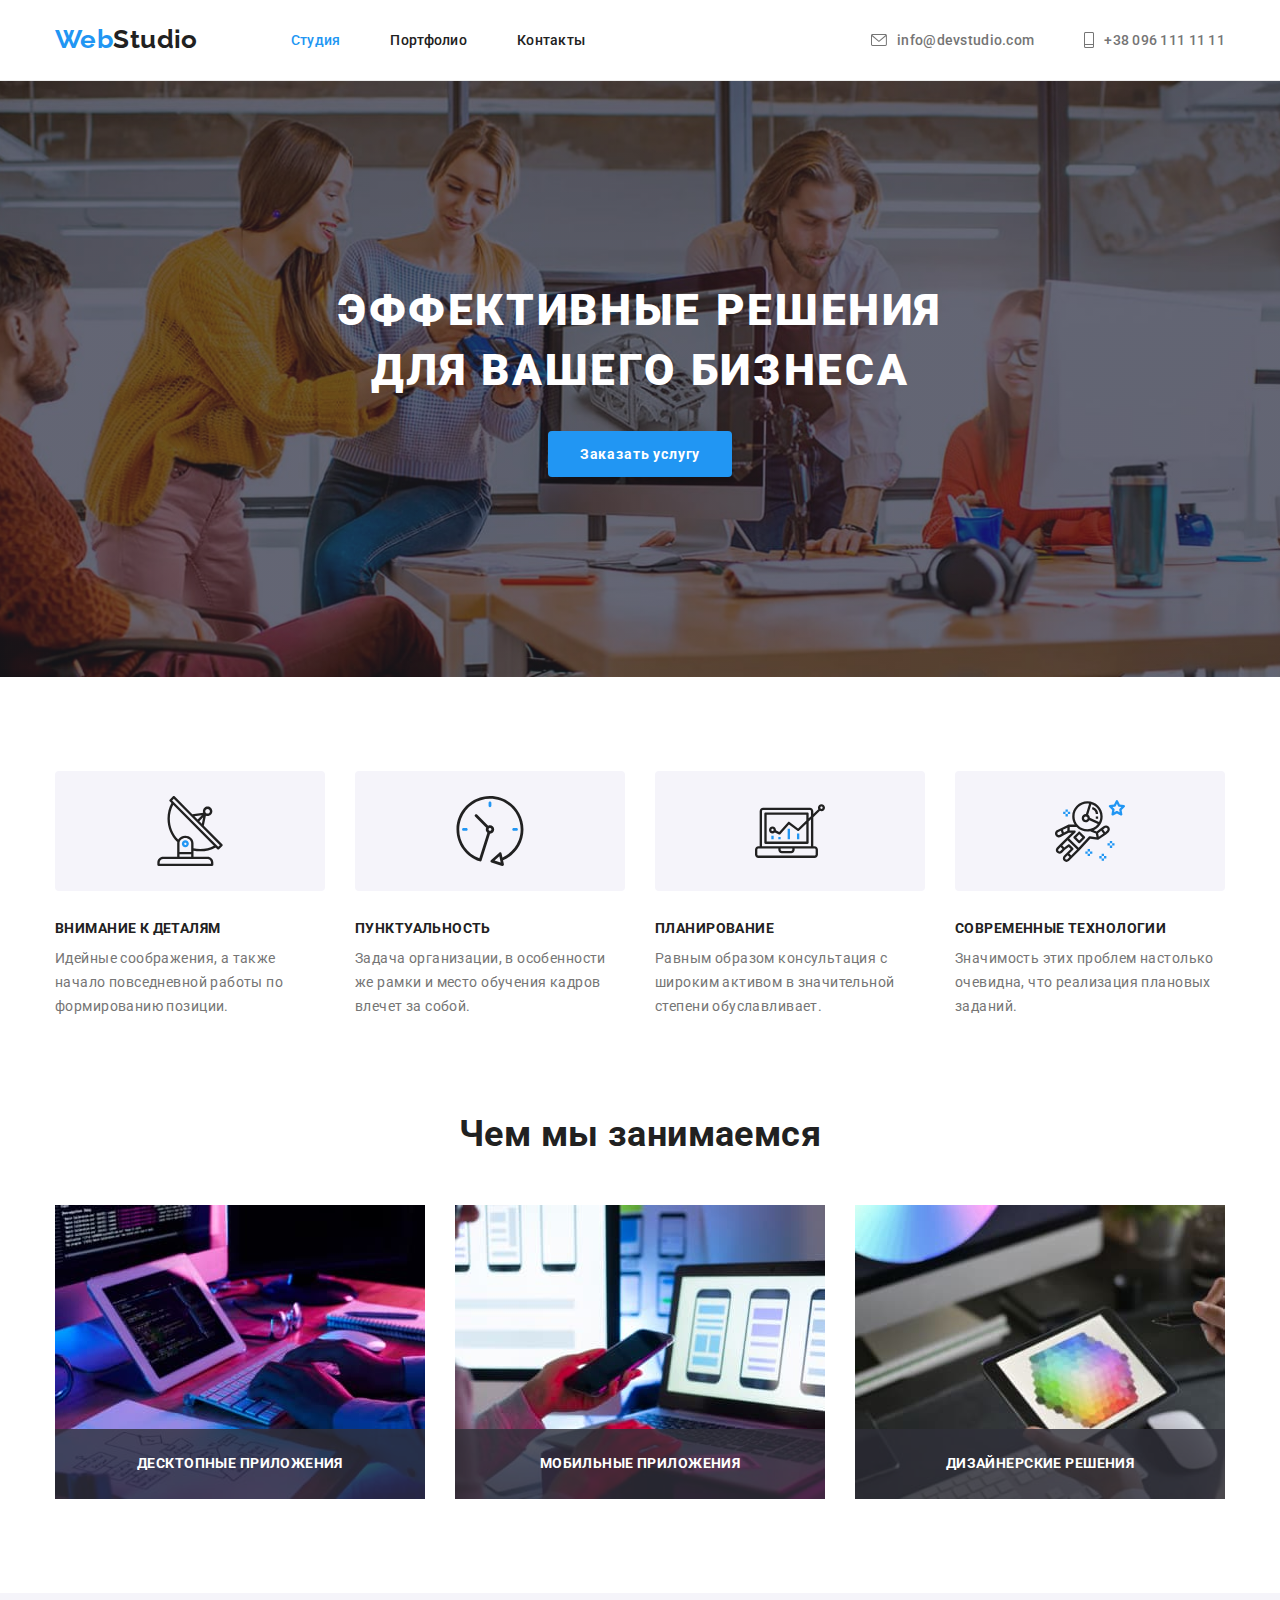
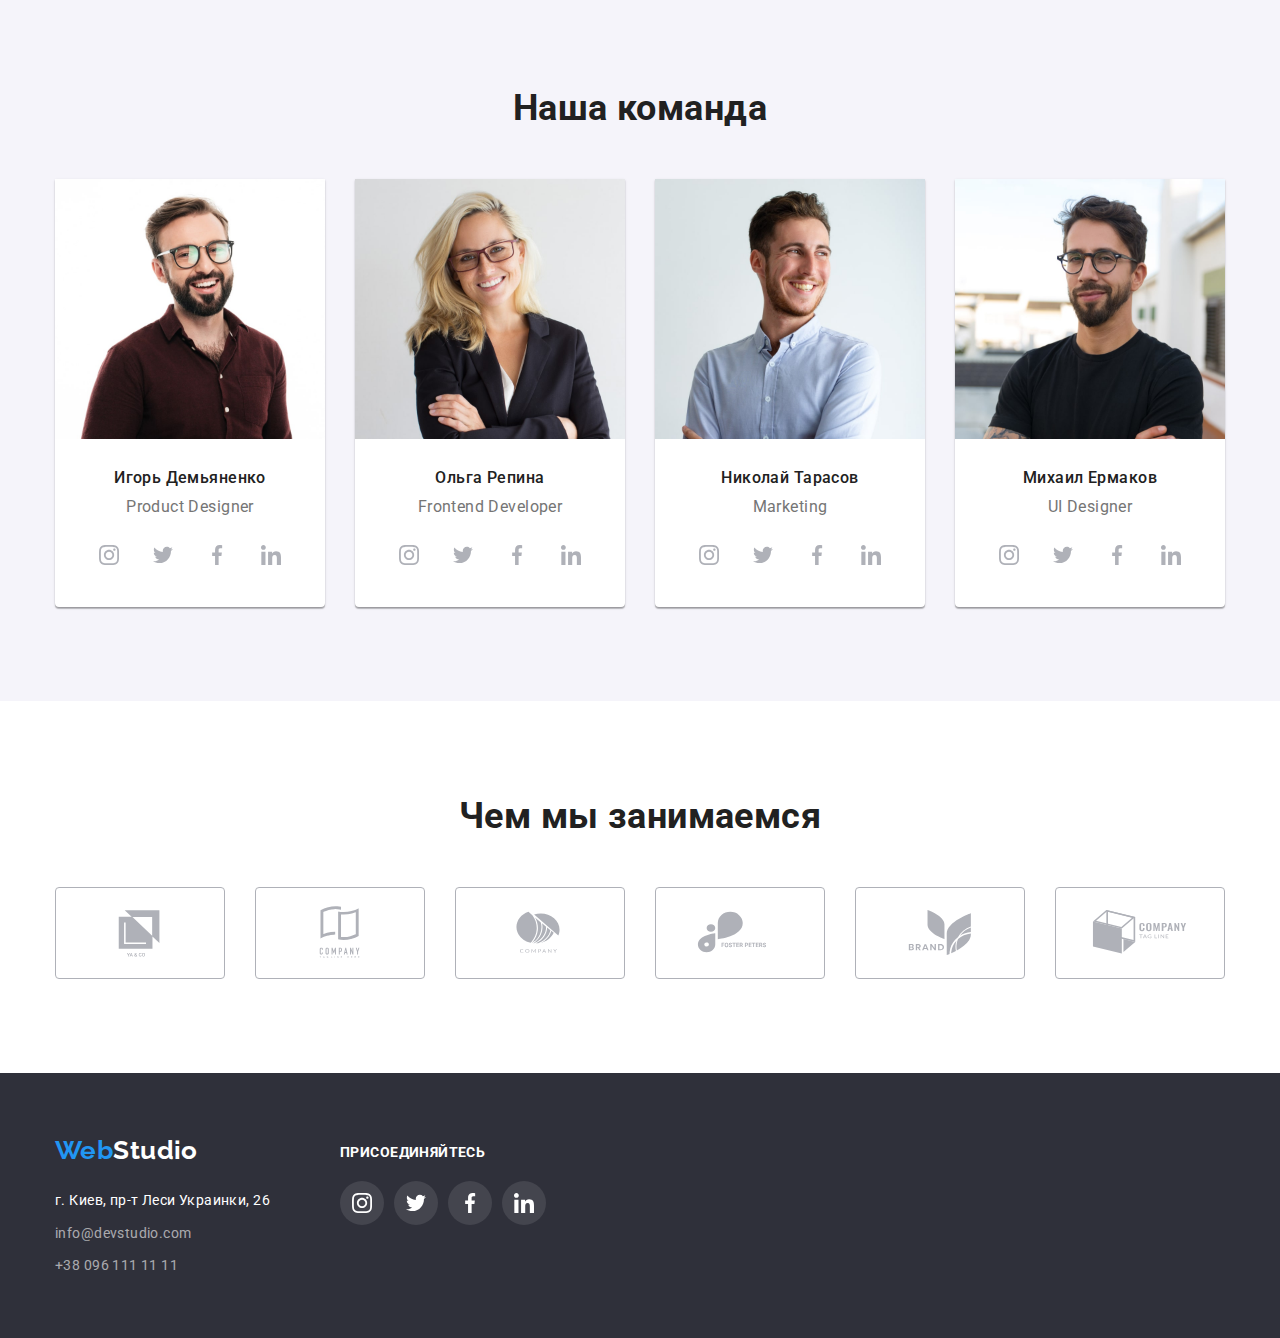
==== index.html @ 509af65d "create-hw-5" ====
<!DOCTYPE html>
<html lang="ru">
  <head>
    <meta charset="utf-8" />
    <title>goit-markup-hw-01</title>
    <link href="./styles/modern-normalize.css" rel="stylesheet" />
    <link rel="preconnect" href="https://fonts.googleapis.com" />
    <link rel="preconnect" href="https://fonts.gstatic.com" crossorigin />
    <link
      href="https://fonts.googleapis.com/css2?family=Raleway:wght@700&family=Roboto:wght@400;500;700;900&display=swap"
      rel="stylesheet"
    />
    <link href="./styles/style.css" rel="stylesheet" />
  </head>
  <body>
    <header class="head">
      <div class="head-conteiner conteiner">
        <!--Навигация-->
        <nav class="navigation">
          <a class="logo" href="./index.html" lang="en"
            >Web<span class="head-logo-studio">Studio</span></a
          >
          <ul class="list-menu">
            <li class="lint"><a class="item current" href="./index.html">Студия</a></li>
            <li class="lint"><a class="item" href="./portfolio.html">Портфолио</a></li>
            <li class="lint"><a class="item" href="#">Контакты</a></li>
          </ul>
        </nav>
        <!--Контакты-->
        <ul class="contacts-list">
          <li class="lint">
            <a class="item" href="mailto:info@devstudio.com">
              <svg class="contacts-list-icon-envelope">
                <use href="./images/symbol-defs.svg#icon-envelope"></use>
              </svg>
              info@devstudio.com</a
            >
          </li>
          <li class="lint">
            <a class="item" href="tel:+380961111111">
              <svg class="contacts-list-icon-vector">
                <use href="./images/symbol-defs.svg#icon-vector"></use>
              </svg>
              +38 096 111 11 11</a
            >
          </li>
        </ul>
      </div>
    </header>
    <main>
      <!--Герой-->
      <section class="main-screen">
        <div class="conteiner">
          <h1 class="main-title">Эффективные решения для вашего бизнеса</h1>
          <button type="button" class="to-order">Заказать услугу</button>
        </div>
      </section>
      <!--Особенности-->
      <section class="section">
        <div class="conteiner">
          <h2 class="visually-hidden">features</h2>
          <ul class="features-list">
            <li class="lint">
              <div class="features-list-icon">
                <svg width="70" height="70">
                  <use href="./images/symbol-defs.svg#icon-antenna"></use>
                </svg>
              </div>
              <h3 title class="lint-title">Внимание к деталям</h3>
              <p class="lint-text">
                Идейные соображения, а также начало повседневной работы по формированию позиции.
              </p>
            </li>
            <li class="lint">
              <div class="features-list-icon">
                <svg width="70" height="70">
                  <use href="./images/symbol-defs.svg#icon-clock"></use>
                </svg>
              </div>
              <h3 class="lint-title">Пунктуальность</h3>
              <p class="lint-text">
                Задача организации, в особенности же рамки и место обучения кадров влечет за собой.
              </p>
            </li>
            <li class="lint">
              <div class="features-list-icon">
                <svg width="70" height="70">
                  <use href="./images/symbol-defs.svg#icon-diagram"></use>
                </svg>
              </div>
              <h3 class="lint-title">Планирование</h3>
              <p class="lint-text">
                Равным образом консультация с широким активом в значительной степени обуславливает.
              </p>
            </li>
            <li class="lint">
              <div class="features-list-icon">
                <svg width="70" height="70">
                  <use href="./images/symbol-defs.svg#icon-astronaut"></use>
                </svg>
              </div>
              <h3 title class="lint-title">Современные технологии</h3>
              <p class="lint-text">
                Значимость этих проблем настолько очевидна, что реализация плановых заданий.
              </p>
            </li>
          </ul>
        </div>
      </section>
      <!--Направление-->
      <section class="section follow">
        <div class="conteiner">
          <h2 class="follow-title">Чем мы занимаемся</h2>
          <ul class="follow-list">
            <li class="follow-lint">
              <img
                src="images/desk-office.jpg"
                alt="programer working his desk office"
                width="370"
                height="294"
              />
              <div class="follow-title-block">
                <h3 class="follow-lint-title">Десктопные приложения</h3>
              </div>
            </li>
            <li class="follow-lint">
              <img
                src="images/interface-mobile-phones.jpg"
                alt="web ui designers are developing application smartphones team creators is working interface mobile phones"
                width="370"
                height="294"
              />
              <div class="follow-title-block">
                <h3 class="follow-lint-title">Мобильные приложения</h3>
              </div>
            </li>
            <li class="follow-lint">
              <img
                src="images/graphic-tablet.jpg"
                alt="creativeartist web design with working colour selection graphic tablet"
                width="370"
                height="294"
              />
              <div class="follow-title-block">
                <h3 class="follow-lint-title">Дизайнерские решения</h3>
              </div>
            </li>
          </ul>
        </div>
      </section>
      <!--Наша команда-->
      <section class="section our-team">
        <div class="conteiner">
          <h2 class="our-team-title">Наша команда</h2>
          <ul class="our-team-list">
            <li class="our-team-lint">
              <img
                class="our-team-photo"
                src="images/product-designer.jpg"
                alt="Product Designer"
                width="270"
                height="260"
              />
              <div class="our-team-text-block">
                <h3 class="lint-title">Игорь Демьяненко</h3>
                <p class="lint-text">Product Designer</p>
                <ul class="ot-block-list">
                  <li class="ot-block-lint">
                    <a href="#" class="ot-block-link">
                      <svg class="ot-block-icon">
                        <use href="./images/symbol-defs.svg#icon-instagram"></use>
                      </svg>
                    </a>
                  </li>
                  <li class="ot-block-lint">
                    <a href="#" class="ot-block-link">
                      <svg class="ot-block-icon">
                        <use href="./images/symbol-defs.svg#icon-twitter"></use>
                      </svg>
                    </a>
                  </li>
                  <li class="ot-block-lint">
                    <a href="#" class="ot-block-link">
                      <svg class="ot-block-icon">
                        <use href="./images/symbol-defs.svg#icon-facebook"></use>
                      </svg>
                    </a>
                  </li>
                  <li class="ot-block-lint">
                    <a href="#" class="ot-block-link">
                      <svg class="ot-block-icon">
                        <use href="./images/symbol-defs.svg#icon-linkedin"></use>
                      </svg>
                    </a>
                  </li>
                </ul>
              </div>
            </li>
            <li class="our-team-lint">
              <img
                class="our-team-photo"
                src="images/frontend-developer.jpg"
                alt="Frontend Developer"
                width="270"
                height="260"
              />
              <div class="our-team-text-block">
                <h3 class="lint-title">Ольга Репина</h3>
                <p class="lint-text">Frontend Developer</p>
                <ul class="ot-block-list">
                  <li class="ot-block-lint">
                    <a href="#" class="ot-block-link">
                      <svg class="ot-block-icon">
                        <use href="./images/symbol-defs.svg#icon-instagram"></use>
                      </svg>
                    </a>
                  </li>
                  <li class="ot-block-lint">
                    <a href="#" class="ot-block-link">
                      <svg class="ot-block-icon">
                        <use href="./images/symbol-defs.svg#icon-twitter"></use>
                      </svg>
                    </a>
                  </li>
                  <li class="ot-block-lint">
                    <a href="#" class="ot-block-link">
                      <svg class="ot-block-icon">
                        <use href="./images/symbol-defs.svg#icon-facebook"></use>
                      </svg>
                    </a>
                  </li>
                  <li class="ot-block-lint">
                    <a href="#" class="ot-block-link">
                      <svg class="ot-block-icon">
                        <use href="./images/symbol-defs.svg#icon-linkedin"></use>
                      </svg>
                    </a>
                  </li>
                </ul>
              </div>
            </li>
            <li class="our-team-lint">
              <img
                class="our-team-photo"
                src="images/marketing.jpg"
                alt="Marketing"
                width="270"
                height="260"
              />
              <div class="our-team-text-block">
                <h3 class="lint-title">Николай Тарасов</h3>
                <p class="lint-text">Marketing</p>
                <ul class="ot-block-list">
                  <li class="ot-block-lint">
                    <a href="#" class="ot-block-link">
                      <svg class="ot-block-icon">
                        <use href="./images/symbol-defs.svg#icon-instagram"></use>
                      </svg>
                    </a>
                  </li>
                  <li class="ot-block-lint">
                    <a href="#" class="ot-block-link">
                      <svg class="ot-block-icon">
                        <use href="./images/symbol-defs.svg#icon-twitter"></use>
                      </svg>
                    </a>
                  </li>
                  <li class="ot-block-lint">
                    <a href="#" class="ot-block-link">
                      <svg class="ot-block-icon">
                        <use href="./images/symbol-defs.svg#icon-facebook"></use>
                      </svg>
                    </a>
                  </li>
                  <li class="ot-block-lint">
                    <a href="#" class="ot-block-link">
                      <svg class="ot-block-icon">
                        <use href="./images/symbol-defs.svg#icon-linkedin"></use>
                      </svg>
                    </a>
                  </li>
                </ul>
              </div>
            </li>
            <li class="our-team-lint">
              <img
                class="our-team-photo"
                src="images/ui-designer.jpg"
                alt="UI Designer"
                width="270"
                height="260"
              />
              <div class="our-team-text-block">
                <h3 class="lint-title">Михаил Ермаков</h3>
                <p class="lint-text">UI Designer</p>
                <ul class="ot-block-list">
                  <li class="ot-block-lint">
                    <a href="#" class="ot-block-link">
                      <svg class="ot-block-icon">
                        <use href="./images/symbol-defs.svg#icon-instagram"></use>
                      </svg>
                    </a>
                  </li>
                  <li class="ot-block-lint">
                    <a href="#" class="ot-block-link">
                      <svg class="ot-block-icon">
                        <use href="./images/symbol-defs.svg#icon-twitter"></use>
                      </svg>
                    </a>
                  </li>
                  <li class="ot-block-lint">
                    <a href="#" class="ot-block-link">
                      <svg class="ot-block-icon">
                        <use href="./images/symbol-defs.svg#icon-facebook"></use>
                      </svg>
                    </a>
                  </li>
                  <li class="ot-block-lint">
                    <a href="#" class="ot-block-link">
                      <svg class="ot-block-icon">
                        <use href="./images/symbol-defs.svg#icon-linkedin"></use>
                      </svg>
                    </a>
                  </li>
                </ul>
              </div>
            </li>
          </ul>
        </div>
      </section>
    </main>
    <!---Постоянные клиенты-->
    <section class="section clients">
      <div class="conteiner">
        <h2 class="clients-title">Чем мы занимаемся</h2>
        <ul class="clients-list">
          <li class="clients-lint">
            <a href="#" class="clients-link">
              <svg class="clients-icon" width="106" height="60">
                <use href="./images/symbol-defs.svg#icon-client-1"></use>
              </svg>
            </a>
          </li>
          <li class="clients-lint">
            <a href="#" class="clients-link">
              <svg class="clients-icon" width="106" height="60">
                <use href="./images/symbol-defs.svg#icon-client-2"></use>
              </svg>
            </a>
          </li>
          <li class="clients-lint">
            <a href="#" class="clients-link">
              <svg class="clients-icon" width="106" height="60">
                <use href="./images/symbol-defs.svg#icon-client-3"></use>
              </svg>
            </a>
          </li>
          <li class="clients-lint">
            <a href="#" class="clients-link">
              <svg class="clients-icon" width="106" height="60">
                <use href="./images/symbol-defs.svg#icon-client-4"></use>
              </svg>
            </a>
          </li>
          <li class="clients-lint">
            <a href="#" class="clients-link">
              <svg class="clients-icon" width="106" height="60">
                <use href="./images/symbol-defs.svg#icon-client-5"></use>
              </svg>
            </a>
          </li>
          <li class="clients-lint">
            <a href="#" class="clients-link">
              <svg class="clients-icon" width="106" height="60">
                <use href="./images/symbol-defs.svg#icon-client-6"></use>
              </svg>
            </a>
          </li>
        </ul>
      </div>
    </section>
    <!---Подвал-->
    <footer class="footer">
      <div class="conteiner footer-block">
        <div class="address-block">
          <a class="logo" href="./index.html" lang="en"
            >Web<span class="footer-logo-studio">Studio</span></a
          >
          <address>
            <ul class="address-list">
              <li class="address-lint">
                <a
                  class="item on-map"
                  href="https://goo.gl/maps/a3mqNuimZ3VsWyFX9"
                  target="_blank"
                  rel="noreferrer noopener"
                  >г. Киев, пр-т Леси Украинки, 26</a
                >
              </li>
              <li class="address-lint">
                <a class="item contacts-item" href="mailto:info@devstudio.com"
                  >info@devstudio.com</a
                >
              </li>
              <li class="address-lint">
                <a class="item contacts-item" href="tel:+380961111111">+38 096 111 11 11</a>
              </li>
            </ul>
          </address>
        </div>
        <div class="social-network-block">
          <h2 class="social-network-title">присоединяйтесь</h2>
          <ul class="ot-block-list">
            <li class="ot-block-lint">
              <a href="#" class="ot-block-link">
                <svg class="ot-block-icon">
                  <use href="./images/symbol-defs.svg#icon-instagram"></use>
                </svg>
              </a>
            </li>
            <li class="ot-block-lint">
              <a href="#" class="ot-block-link">
                <svg class="ot-block-icon">
                  <use href="./images/symbol-defs.svg#icon-twitter"></use>
                </svg>
              </a>
            </li>
            <li class="ot-block-lint">
              <a href="#" class="ot-block-link">
                <svg class="ot-block-icon">
                  <use href="./images/symbol-defs.svg#icon-facebook"></use>
                </svg>
              </a>
            </li>
            <li class="ot-block-lint">
              <a href="#" class="ot-block-link">
                <svg class="ot-block-icon">
                  <use href="./images/symbol-defs.svg#icon-linkedin"></use>
                </svg>
              </a>
            </li>
          </ul>
        </div>
      </div>
    </footer>
  </body>
</html>
---- styles/style.css ----
:root {
  --main-text-color: #212121;
  --second-text-color: #757575;
  --hero-text-color: #fff;
  --address-list-text-color: #fff;
  --filter-button-color: #fff;
  --accent-color: #2196f3;
  --bgc-hero-footer: #2f303a;
  --bgc-our-team: #f5f4fa;
  --font-size: 14px;
}

body {
  background-color: #fff;
  color: var(--main-text-color);

  font-family: 'Roboto', sans-serif;
  font-size: var(--font-size);
  line-height: 1.17;
  letter-spacing: 0.03em;
}
.conteiner {
  width: 1200px;
  padding: 0 15px;
  margin: 0 auto;
}
.section {
  padding: 94px 0;
}
h1,
h2,
h3,
h4,
h5,
h6,
p,
ul {
  margin: 0;
}
ul {
  list-style: none;
  padding: 0;
}
img {
  display: block;
  max-width: 100%;
  height: auto;
}
.follow-title,
.our-team-title,
.clients-title {
  font-size: 36px;
  font-weight: 700;
  line-height: 1.17;
  text-align: center;
  margin-bottom: 50px;
}
/*-------------------Хедер------------*/
.head {
  border-bottom: 1px solid #ececec;
}
.head-conteiner {
  display: flex;
}
/*-------------------Навигация------------*/
.navigation {
  display: flex;
  align-items: center;
}
.logo {
  font-family: 'Raleway', sans-serif;
  font-size: 26px;
  font-weight: 700;
  line-height: 1.38;
  text-decoration: none;
  color: var(--accent-color);
}
.logo .head-logo-studio {
  color: var(--main-text-color);
}
.list-menu .item,
.contacts-list .item {
  display: block;
  font-weight: 500;
  text-decoration: none;
  letter-spacing: 0.02em;
  color: var(--main-text-color);
  padding: 32px 0;
}
.list-menu {
  display: flex;
  margin-left: 93px;
}
.list-menu .lint {
  margin-right: 50px;
}
.list-menu .lint:last-child {
  margin: 0;
}
.list-menu .item:hover,
.list-menu .item:focus,
.list-menu .current {
  color: var(--accent-color);
}
/*---------------Контакты----------------*/
.contacts-list {
  display: flex;
  margin-left: auto;
}
.contacts-list .lint:last-child {
  margin-left: 50px;
}
.contacts-list .item {
  color: var(--second-text-color);
  display: flex;
  align-items: center;
}
.contacts-list .item:hover,
.contacts-list .item:focus {
  color: var(--accent-color);
}
.contacts-list .item:hover .contacts-list-icon-envelope,
.contacts-list .item:focus .contacts-list-icon-envelope,
.contacts-list .item:hover .contacts-list-icon-vector,
.contacts-list .item:focus .contacts-list-icon-vector {
  fill: var(--accent-color);
}
.contacts-list-icon-envelope,
.contacts-list-icon-vector {
  fill: var(--second-text-color);
  margin-right: 10px;
}
.contacts-list-icon-envelope {
  width: 16px;
  height: 12px;
}
.contacts-list-icon-vector {
  width: 10px;
  height: 16px;
}
/*-----------------Герой-----------------*/
.main-screen {
  background-image: linear-gradient(rgba(47, 48, 58, 0.4), rgba(47, 48, 58, 0.4)),
    url(../images/hero-bg.jpg);
  background-repeat: no-repeat;
  background-position: center;
  background-size: cover;
  padding: 200px 0px;
  max-width: 1600px;
  margin: 0 auto;
}
.main-title {
  font-size: 44px;
  font-weight: 900;
  line-height: 1.36;
  letter-spacing: 0.06em;
  text-transform: uppercase;
  color: var(--hero-text-color);
  text-align: center;

  width: 696px;
  margin: 0 auto 30px auto;
}
.to-order {
  display: block;
  margin: 0 auto;

  font-weight: 700;
  line-height: 1.87;
  letter-spacing: 0.06em;
  color: var(--hero-text-color);

  background-color: var(--accent-color);
  box-shadow: 0px 4px 4px rgba(0, 0, 0, 0.15);
  padding: 10px 32px;
  border-style: none;
  border-radius: 4px;
  cursor: pointer;
}
.to-order:hover,
.to-order:focus {
  background: #188ce8;
}
.visually-hidden {
  position: absolute;
  white-space: nowrap;
  width: 1px;
  height: 1px;
  overflow: hidden;
  border: 0;
  padding: 0;
  clip: rect(0 0 0 0);
  clip-path: inset(50%);
  margin: -1px;
}
/*---------Особенности---------*/
.features-list {
  display: flex;
}
.features-list .lint {
  margin-right: 30px;
}
.features-list .lint:last-child {
  margin: 0;
}
.features-list-icon {
  width: 270px;
  height: 120px;
  background: #f5f4fa;
  border-radius: 4px;
  display: flex;
  justify-content: center;
  align-items: center;
  margin-bottom: 30px;
}
.features-list .lint-title {
  font-size: 14px;
  line-height: 1.14;
  letter-spacing: 0.03em;
  font-weight: 700;
  text-transform: uppercase;
  margin-bottom: 10px;
}
.features-list .lint-text {
  line-height: 1.71;
  color: var(--second-text-color);
}
/*----------------Направление------------*/
.follow {
  padding-top: 0;
}
.follow-list {
  display: flex;
}
.follow-lint {
  position: relative;
  font-size: 0;
  margin-right: 30px;
}
.follow-lint:last-child {
  margin: 0;
}
.follow-title-block {
  position: absolute;
  width: 370px;
  height: 70px;
  bottom: 0px;
  background: rgba(47, 48, 58, 0.8);
}
.follow-lint-title {
  font-weight: 700;
  font-size: var(--font-size);
  line-height: 1.14;
  text-align: center;
  text-transform: uppercase;
  color: #ffffff;
  padding: 27px 0;
}
/*--------------Наша команда----------*/
.our-team {
  background-color: var(--bgc-our-team);
}
.our-team-list,
.ot-block-list {
  display: flex;
}
.our-team-lint {
  margin-right: 30px;
  background-color: #fff;
  border-radius: 0 0 4px 4px;
  text-align: center;
  box-shadow: 0px 1px 3px rgba(0, 0, 0, 0.12), 0px 1px 1px rgba(0, 0, 0, 0.14),
    0px 2px 1px rgba(0, 0, 0, 0.2);
}
.our-team-lint:last-child {
  margin: 0;
}
.our-team-text-block {
  padding: 30px 0;
}
.our-team-list .lint-title {
  font-size: 16px;
  font-weight: 500;
  line-height: 1.17;
  margin-bottom: 10px;
}
.our-team-list .lint-text {
  font-size: 16px;
  line-height: 1.17;
  color: var(--second-text-color);
  margin-bottom: 16px;
}
.ot-block-list {
  justify-content: center;
}
.ot-block-lint {
  margin-right: 10px;
}
.ot-block-lint:last-child {
  margin-right: 0;
}
.ot-block-link {
  width: 44px;
  height: 44px;
  display: flex;
  justify-content: center;
  align-items: center;
  border-radius: 50%;
}
.ot-block-icon,
.ot-block-icon {
  width: 20px;
  height: 20px;
  fill: #afb1b8;
}
.ot-block-link:hover .ot-block-icon,
.ot-block-link:focus .ot-block-icon {
  fill: #fff;
}

/*------------Постоянные клиенты---------*/
.clients-list {
  display: flex;
}
.clients-lint {
  width: 170px;
  height: 92px;
  margin-right: 30px;
}
.clients-lint:last-child {
  margin-right: 0;
}
.clients-link:hover,
.clients-link:focus {
  border: 1px solid #2196f3;
}
.clients-link:hover .clients-icon,
.clients-link:focus .clients-icon {
  fill: #2196f3;
}
.clients-link {
  width: 100%;
  height: 100%;
  display: flex;
  justify-content: center;
  align-items: center;
  border: 1px solid #afb1b8;
  border-radius: 4px;
}
.clients-icon {
  fill: #afb1b8;
}
/*------------Footer---------*/
.footer {
  background-color: var(--bgc-hero-footer);
  padding: 60px 0;
}
.footer-block {
  display: flex;
}
.address-block {
  margin-right: 70px;
}
.logo .footer-logo-studio {
  color: #fff;
}
.footer .logo {
  display: inline-block;
  margin-bottom: 20px;
}
.address-lint {
  margin-bottom: 9px;
}
.address-lint:last-child {
  margin: 0;
}
.address-list .item {
  line-height: 1.71;
  text-decoration: none;
  color: rgba(255, 255, 255, 0.6);
  font-style: normal;
}
.address-list .on-map {
  color: var(--address-list-text-color);
}
.address-list .item:hover,
.address-list .item:focus {
  color: var(--address-list-text-color);
}
.social-network-title {
  font-size: 14px;
  line-height: 1.14;
  letter-spacing: 0.03em;
  color: var(--address-list-text-color);
  text-transform: uppercase;
  padding-top: 12px;
  margin-bottom: 20px;
}
.social-network-block .ot-block-link {
  background: rgba(255, 255, 255, 0.1);
}
.social-network-block .ot-block-icon {
  fill: #fff;
}
.ot-block-link:hover,
.ot-block-link:focus {
  background-color: var(--accent-color);
}

/*-------------Портфолио------------*/
.portfolio-screen {
  padding-bottom: 94px;
}
/*----------------Фильтр-----------*/
.filter-list {
  display: flex;
  justify-content: center;
  margin-bottom: 50px;
}
.filter-list-lint {
  margin-right: 8px;
}
.filter-list-lint:last-child {
  margin-right: 0;
}
.filter-button {
  font-size: 16px;
  font-weight: 500;
  line-height: 1.63;
  background-color: #f5f4fa;
  padding: 6px 22px;
  border-style: none;
  border-radius: 4px;
  cursor: pointer;
}
.filter-button:hover,
.filter-button:focus {
  color: var(--filter-button-color);
  background-color: var(--accent-color);
  box-shadow: 0px 3px 1px rgba(0, 0, 0, 0.1), 0px 1px 2px rgba(0, 0, 0, 0.08),
    0px 2px 2px rgba(0, 0, 0, 0.12);
}
/*-------Блок карточек портфолио----*/
.portfolio-list {
  display: flex;
  flex-wrap: wrap;
  margin: -15px;
}
.portfolio-list-lint {
  margin: 15px;
  font-size: 0;
}
.portfolio-list-link {
  display: block;
  text-decoration: none;
}
.portfolio-list-link:hover,
.portfolio-list-link:focus {
  box-shadow: 0px 1px 1px rgba(0, 0, 0, 0.12), 0px 4px 4px rgba(0, 0, 0, 0.06),
    1px 4px 6px rgba(0, 0, 0, 0.16);
}
.portfolio-overlay-hidden {
  position: relative;
  overflow: hidden;
}
.portfolio-hover-overlay {
  position: absolute;
  width: 370px;
  height: 294px;
  background: rgba(33, 150, 243, 0.9);
  transform: translatey(0);
  transition: transform 250ms ease;
}
.portfolio-list-link:hover .portfolio-hover-overlay,
.portfolio-list-link:focus .portfolio-hover-overlay {
  transform: translatey(-100%);
}
.portfolio-overlay-text {
  font-size: 18px;
  line-height: 1.56;
  letter-spacing: 0.03em;
  color: #fff;
  padding: 63px 24px;
}
.portfolio-list-text-block {
  padding: 20px 24px;
  border-right: 1px solid #eeeeee;
  border-bottom: 1px solid #eeeeee;
  border-left: 1px solid #eeeeee;
}
.portfolio-list-titel {
  font-size: 18px;
  font-weight: 700;
  line-height: 2;
  letter-spacing: 0.06em;
  color: var(--main-text-color);
  margin-bottom: 4px;
}
.portfolio-list-text {
  font-size: 16px;
  line-height: 1.88;
  color: var(--second-text-color);
}
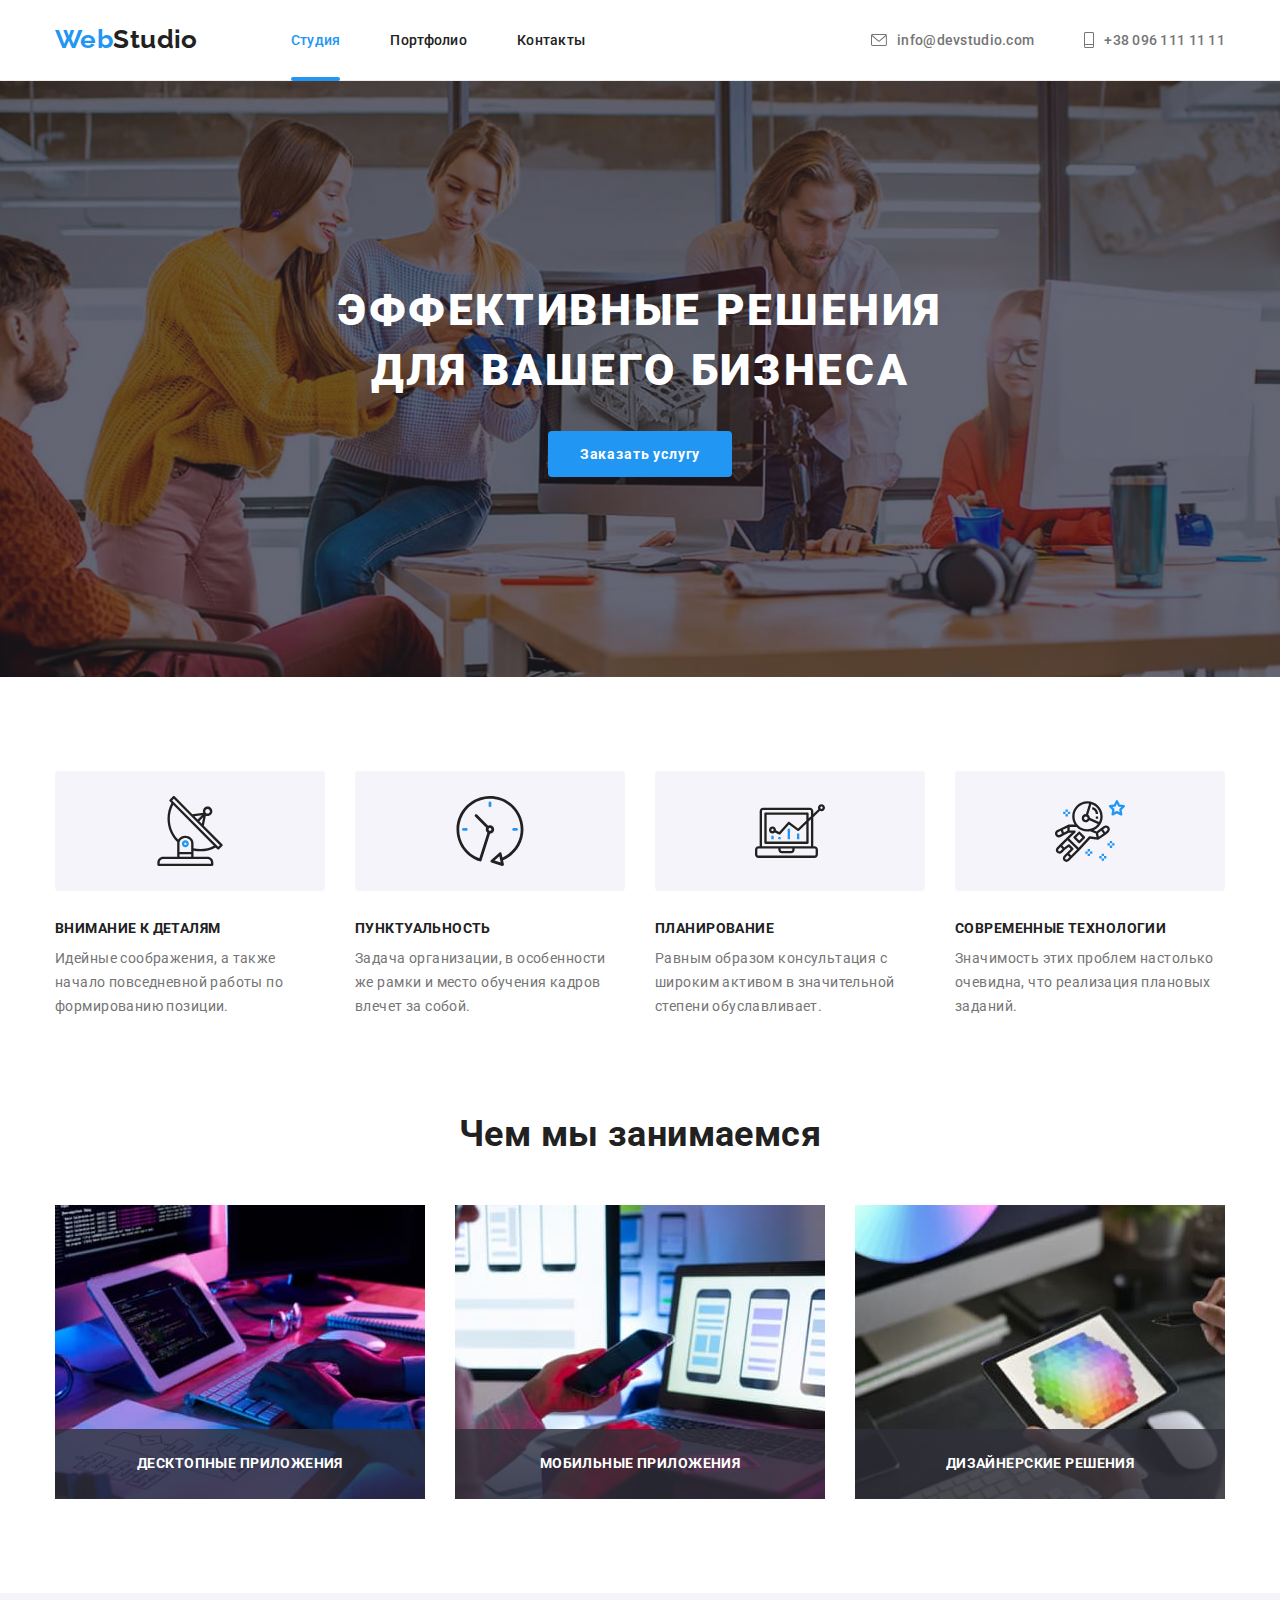
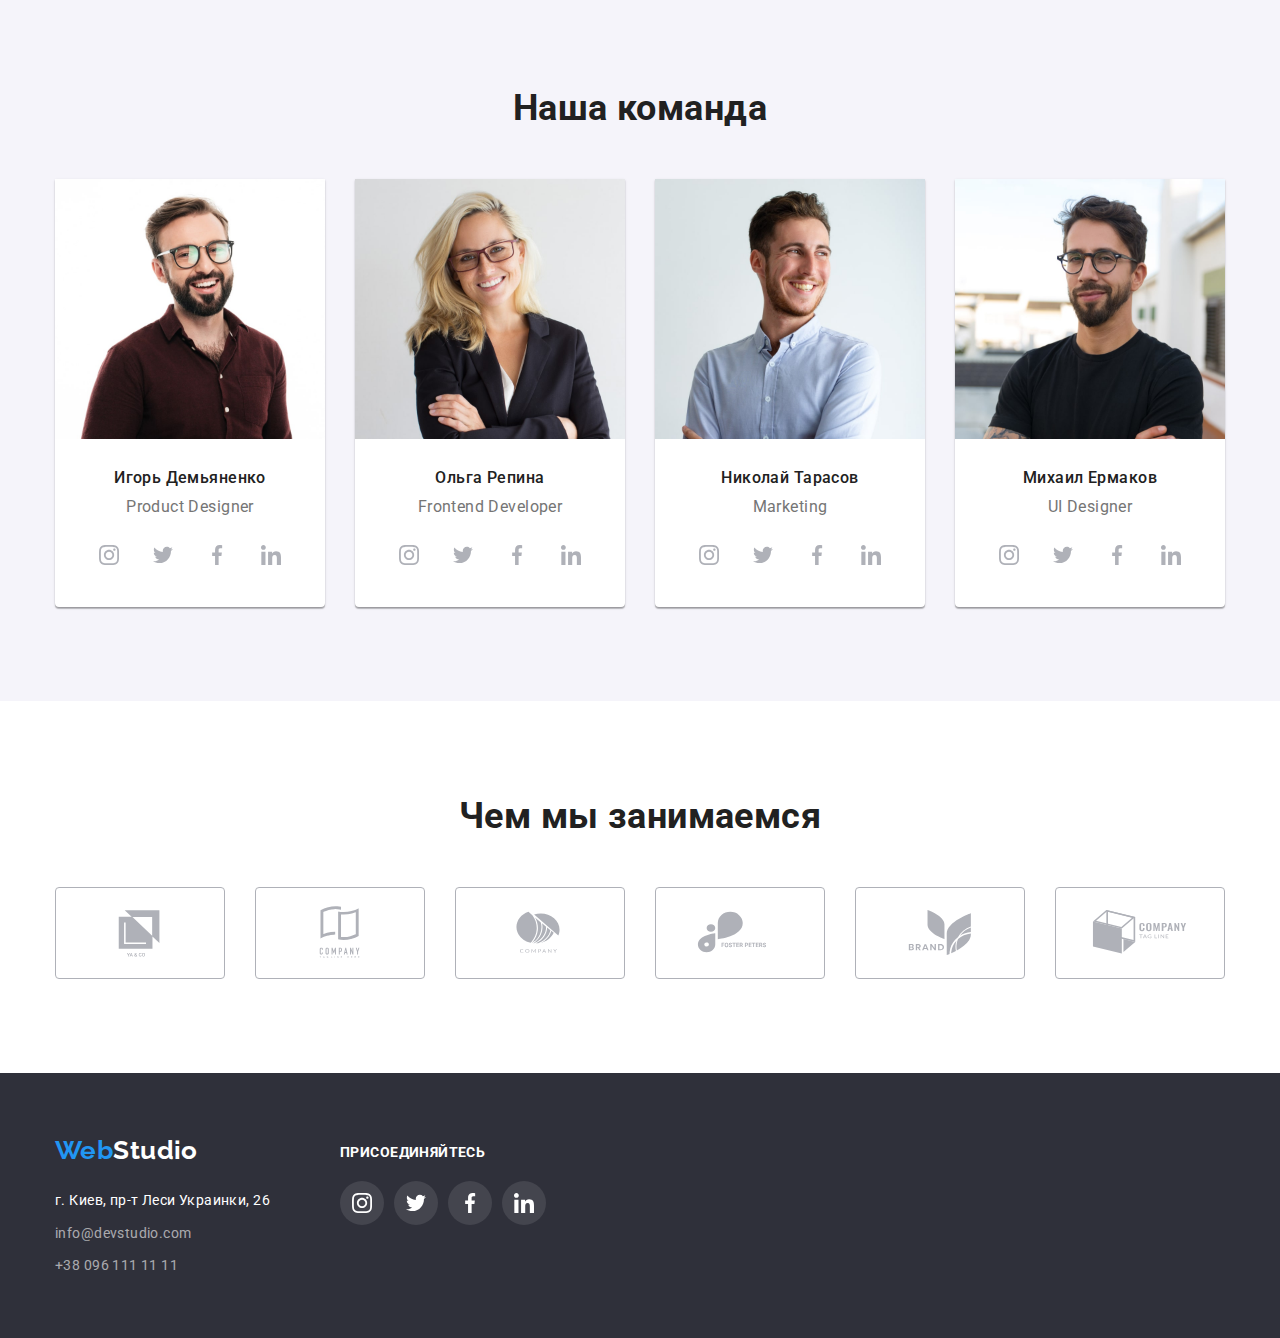
==== commit ac04a576: "create-transition-efect" ====
--- a/index.html
+++ b/index.html
@@ -52,7 +52,7 @@
       <section class="main-screen">
         <div class="conteiner">
           <h1 class="main-title">Эффективные решения для вашего бизнеса</h1>
-          <button type="button" class="to-order">Заказать услугу</button>
+          <button type="button" class="to-order" data-modal-open>Заказать услугу</button>
         </div>
       </section>
       <!--Особенности-->
@@ -443,5 +443,11 @@
         </div>
       </div>
     </footer>
+    <div class="backdrop is-hidden" data-modal>
+      <div class="modal">
+        <button class="modal-button" data-modal-close></button>
+      </div>
+    </div>
+    <script src="./js/modal.js"></script>
   </body>
 </html>
--- a/styles/style.css
+++ b/styles/style.css
@@ -8,6 +8,8 @@
   --bgc-hero-footer: #2f303a;
   --bgc-our-team: #f5f4fa;
   --font-size: 14px;
+  --cubic-bezier: cubic-bezier(0.4, 0, 0.2, 1);
+  --duration: 250ms;
 }
 
 body {
@@ -86,6 +88,7 @@
   letter-spacing: 0.02em;
   color: var(--main-text-color);
   padding: 32px 0;
+  transition: color var(--duration) var(--cubic-bezier);
 }
 .list-menu {
   display: flex;
@@ -101,6 +104,19 @@
 .list-menu .item:focus,
 .list-menu .current {
   color: var(--accent-color);
+}
+.list-menu .current {
+  position: relative;
+}
+.current::after {
+  content: '';
+  position: absolute;
+  display: block;
+  bottom: -1px;
+  width: 100%;
+  height: 4px;
+  border-radius: 2px;
+  background-color: var(--accent-color);
 }
 /*---------------Контакты----------------*/
 .contacts-list {
@@ -129,6 +145,7 @@
 .contacts-list-icon-vector {
   fill: var(--second-text-color);
   margin-right: 10px;
+  transition: fill var(--duration) var(--cubic-bezier);
 }
 .contacts-list-icon-envelope {
   width: 16px;
@@ -171,15 +188,18 @@
   color: var(--hero-text-color);
 
   background-color: var(--accent-color);
-  box-shadow: 0px 4px 4px rgba(0, 0, 0, 0.15);
   padding: 10px 32px;
   border-style: none;
   border-radius: 4px;
   cursor: pointer;
+
+  transition: background-color var(--duration) var(--cubic-bezier),
+    box-shadow var(--duration) var(--cubic-bezier);
 }
 .to-order:hover,
 .to-order:focus {
-  background: #188ce8;
+  background-color: #188ce8;
+  box-shadow: 0px 4px 4px rgba(0, 0, 0, 0.15);
 }
 .visually-hidden {
   position: absolute;
@@ -306,12 +326,14 @@
   justify-content: center;
   align-items: center;
   border-radius: 50%;
+  transition: background-color var(--duration) var(--cubic-bezier);
 }
 .ot-block-icon,
 .ot-block-icon {
   width: 20px;
   height: 20px;
   fill: #afb1b8;
+  transition: fill var(--duration) var(--cubic-bezier);
 }
 .ot-block-link:hover .ot-block-icon,
 .ot-block-link:focus .ot-block-icon {
@@ -330,14 +352,6 @@
 .clients-lint:last-child {
   margin-right: 0;
 }
-.clients-link:hover,
-.clients-link:focus {
-  border: 1px solid #2196f3;
-}
-.clients-link:hover .clients-icon,
-.clients-link:focus .clients-icon {
-  fill: #2196f3;
-}
 .clients-link {
   width: 100%;
   height: 100%;
@@ -346,9 +360,19 @@
   align-items: center;
   border: 1px solid #afb1b8;
   border-radius: 4px;
+  transition: border var(--duration) var(--cubic-bezier);
+}
+.clients-link:hover,
+.clients-link:focus {
+  border: 1px solid #2196f3;
 }
 .clients-icon {
   fill: #afb1b8;
+  transition: fill var(--duration) var(--cubic-bezier);
+}
+.clients-link:hover .clients-icon,
+.clients-link:focus .clients-icon {
+  fill: #2196f3;
 }
 /*------------Footer---------*/
 .footer {
@@ -379,6 +403,7 @@
   text-decoration: none;
   color: rgba(255, 255, 255, 0.6);
   font-style: normal;
+  transition: color var(--duration) var(--cubic-bezier);
 }
 .address-list .on-map {
   color: var(--address-list-text-color);
@@ -432,6 +457,9 @@
   border-style: none;
   border-radius: 4px;
   cursor: pointer;
+  transition: box-shadow var(--duration) var(--cubic-bezier),
+    background-color var(--duration) var(--cubic-bezier),
+    color var(--duration) cubic-bezier(0.4, 0, 0.2, 1);
 }
 .filter-button:hover,
 .filter-button:focus {
@@ -453,6 +481,7 @@
 .portfolio-list-link {
   display: block;
   text-decoration: none;
+  transition: box-shadow var(--duration) var(--cubic-bezier);
 }
 .portfolio-list-link:hover,
 .portfolio-list-link:focus {
@@ -469,7 +498,7 @@
   height: 294px;
   background: rgba(33, 150, 243, 0.9);
   transform: translatey(0);
-  transition: transform 250ms ease;
+  transition: transform var(--duration) var(--cubic-bezier);
 }
 .portfolio-list-link:hover .portfolio-hover-overlay,
 .portfolio-list-link:focus .portfolio-hover-overlay {
@@ -501,3 +530,46 @@
   line-height: 1.88;
   color: var(--second-text-color);
 }
+/*-------------MODAL----------*/
+
+.backdrop {
+  position: fixed;
+  top: 0;
+  left: 0;
+  width: 100%;
+  height: 100%;
+  background: rgba(0, 0, 0, 0.2);
+  transition: opacity var(--duration) var(--cubic-bezier);
+}
+
+.modal {
+  position: absolute;
+  width: 528px;
+  height: 581px;
+  left: 50%;
+  top: 50%;
+  transform: translate(-50%, -50%);
+  background: #ffffff;
+  box-shadow: 0px 1px 3px rgba(0, 0, 0, 0.12), 0px 1px 1px rgba(0, 0, 0, 0.14),
+    0px 2px 1px rgba(0, 0, 0, 0.2);
+  border-radius: 4px;
+  opacity: 1;
+}
+.modal-button {
+  position: absolute;
+  top: 8px;
+  right: 8px;
+  width: 30px;
+  height: 30px;
+  border-radius: 50%;
+  background: #ffffff;
+  border: 1px solid rgba(0, 0, 0, 0.1);
+  cursor: pointer;
+  background-image: url(../images/close.svg);
+  background-repeat: no-repeat;
+  background-position: center;
+}
+.is-hidden {
+  opacity: 0;
+  pointer-events: none;
+}
